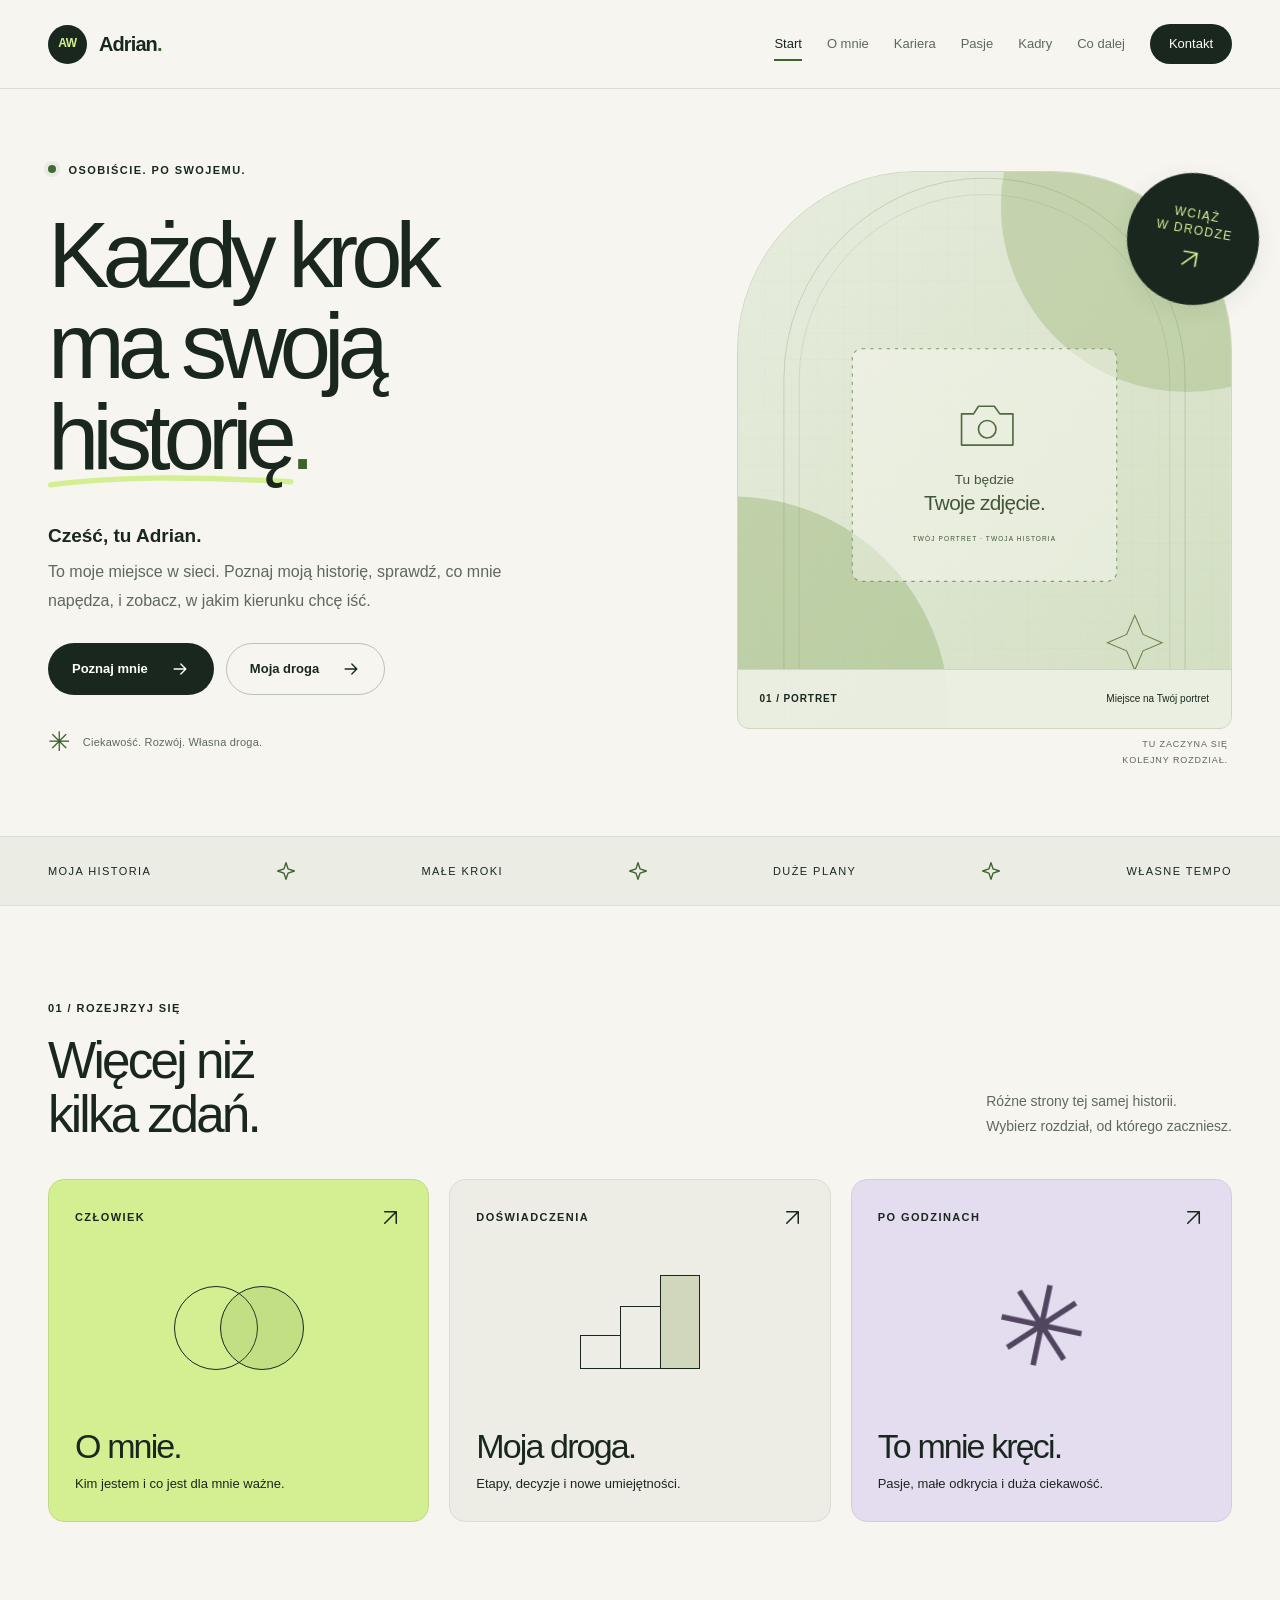
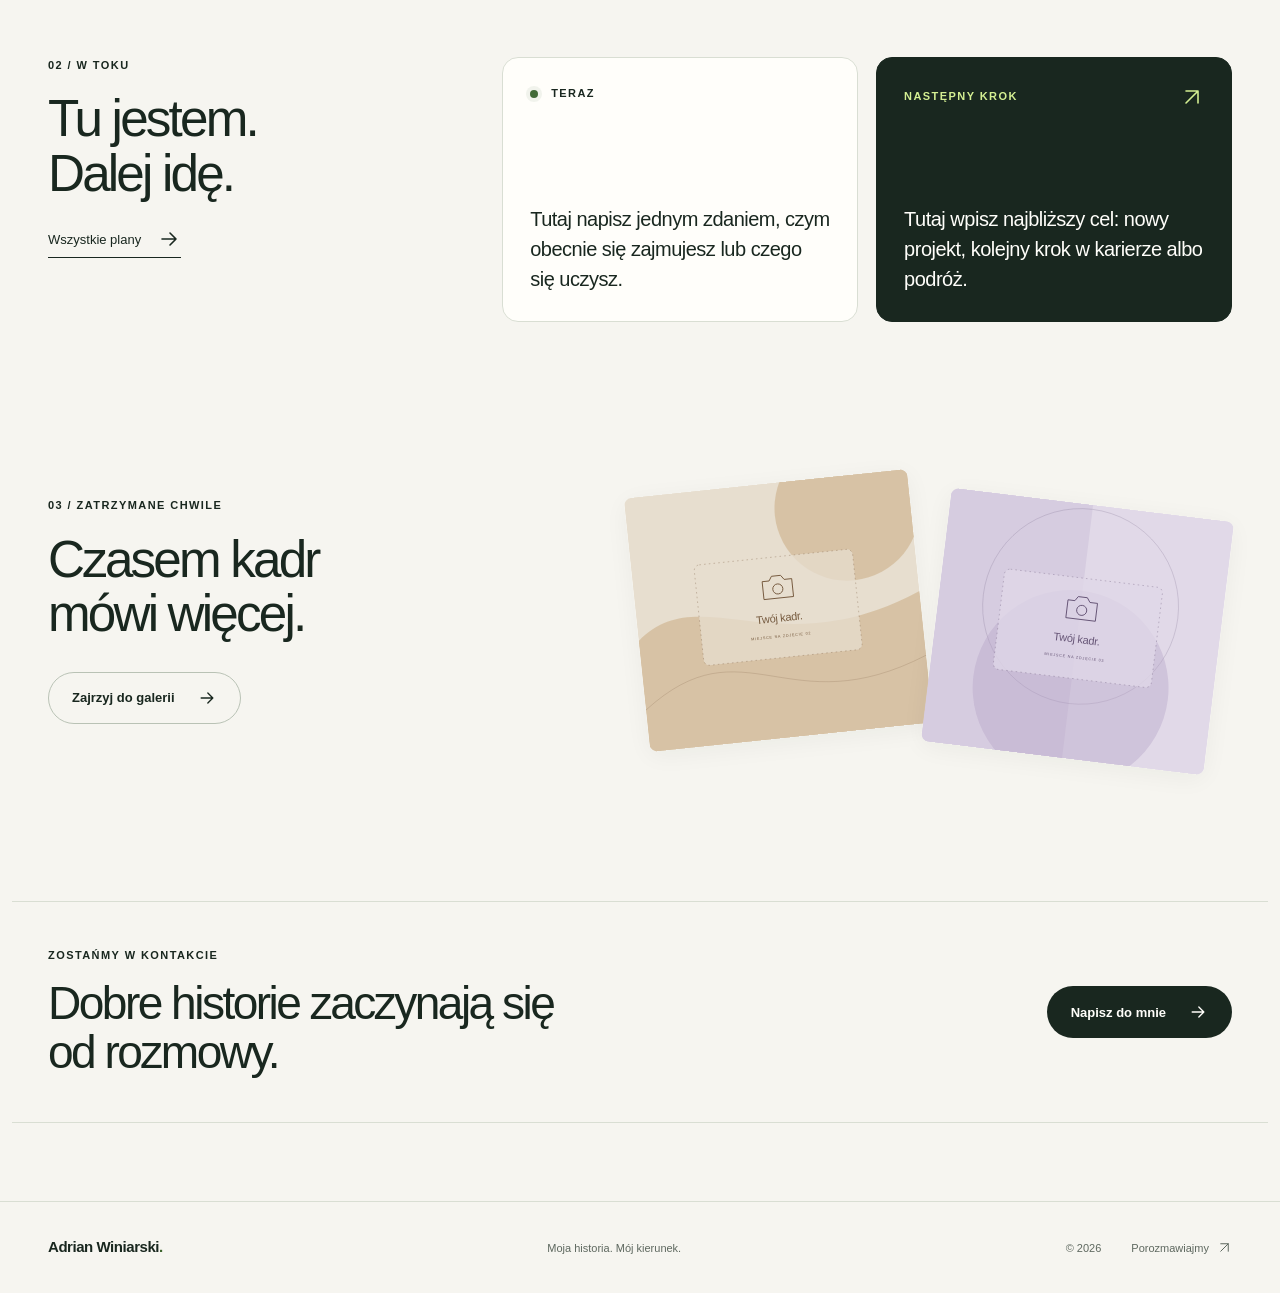
==== strona/index.html @ 71f7324c "Add files via upload" ====
<!doctype html>
<html lang="pl">
<head>
  <meta charset="utf-8">
  <meta name="viewport" content="width=device-width, initial-scale=1">
  <meta name="description" content="Osobista strona: moja historia, kariera, zainteresowania, zdjęcia i plany na przyszłość.">
  <meta name="theme-color" content="#f6f5f0">
  <title>Strona główna | Twoje imię Nazwisko</title>
  <link rel="icon" type="image/svg+xml" href="assets/img/favicon.svg">
  <link rel="stylesheet" href="assets/css/style.css">
  <script src="assets/js/tresci.js" defer></script>
  <script src="assets/js/app.js" defer></script>
</head>
<body data-page-title="Strona główna">
<a class="skip-link" href="#tresc">Przejdź do treści</a>
    <header class="site-header"><div class="container header-inner">
      <a href="index.html" class="brand" aria-label="Strona główna"><span class="brand-mark" data-text="inicjaly">TN</span><span><span data-text="imie">Twoje imię</span><span class="brand-dot">.</span></span></a>
      <button class="menu-toggle" type="button" aria-expanded="false" aria-controls="menu" aria-label="Otwórz menu"><span></span><span></span></button>
      <nav class="site-nav" id="menu" aria-label="Menu główne"><a href="index.html" aria-current="page" class="nav-link">Start</a><a href="o-mnie.html" class="nav-link">O mnie</a><a href="kariera.html" class="nav-link">Kariera</a><a href="zainteresowania.html" class="nav-link">Pasje</a><a href="galeria.html" class="nav-link">Kadry</a><a href="plany.html" class="nav-link">Co dalej</a><a href="kontakt.html" class="nav-link nav-contact">Kontakt</a></nav>
    </div></header>
<main id="tresc" class="page-main" tabindex="-1">
<section class="container hero">
 <div class="hero-copy"><p class="eyebrow"><span class="status-dot"></span> OSOBIŚCIE. PO SWOJEMU.</p>
 <h1>Każdy krok<br>ma swoją<br><span class="word-highlight">historię<svg viewBox="0 0 460 25" fill="none" aria-hidden="true"><path d="M5 18C122 2 254 2 453 12" stroke="currentColor" stroke-width="10" stroke-linecap="round"/></svg></span><span class="title-dot">.</span></h1>
 <div class="hero-intro"><p class="intro-name">Cześć, tu <span data-text="imie">Twoje imię</span>.</p><p data-text="wstep" class="lead">To moje miejsce w sieci. Poznaj moją historię, sprawdź, co mnie napędza, i zobacz, w jakim kierunku chcę iść.</p></div>
 <div class="button-row"><a class="button button-dark" href="o-mnie.html">Poznaj mnie<svg class="icon " viewBox="0 0 24 24" fill="none" stroke="currentColor" stroke-width="1.6" stroke-linecap="round" stroke-linejoin="round" aria-hidden="true"><path d="M5 12h14M13 6l6 6-6 6"/></svg></a><a class="button button-light" href="kariera.html">Moja droga<svg class="icon " viewBox="0 0 24 24" fill="none" stroke="currentColor" stroke-width="1.6" stroke-linecap="round" stroke-linejoin="round" aria-hidden="true"><path d="M5 12h14M13 6l6 6-6 6"/></svg></a></div>
 <div class="hero-footnote"><span class="tiny-cross">✳</span><span data-text="motto">Ciekawość. Rozwój. Własna droga.</span></div></div>
 <div class="hero-visual"><div class="portrait-wrap"><img class="portrait" src="assets/img/portret.svg" data-image="zdjecia.portret" alt="Graficzne miejsce na Twój portret — zastąp je własnym zdjęciem." data-alt="zdjecia.portretAlt" width="900" height="1100" loading="eager" decoding="async" fetchpriority="high"><div class="portrait-label"><span>01 / PORTRET</span><span data-text="zdjecia.portretPodpis">Miejsce na Twój portret</span></div></div><div class="orbit-sticker"><span>WCIĄŻ<br>W DRODZE</span><svg class="icon " viewBox="0 0 24 24" fill="none" stroke="currentColor" stroke-width="1.6" stroke-linecap="round" stroke-linejoin="round" aria-hidden="true"><path d="M6 18 18 6M6 6h12v12"/></svg></div><div class="visual-corner">TU ZACZYNA SIĘ<br>KOLEJNY ROZDZIAŁ.</div></div>
</section>
<div class="chapter-band"><div class="container"><span>MOJA HISTORIA</span><svg class="icon " viewBox="0 0 24 24" fill="none" stroke="currentColor" stroke-width="1.6" stroke-linecap="round" stroke-linejoin="round" aria-hidden="true"><path d="m12 2 2.5 7.5L22 12l-7.5 2.5L12 22l-2.5-7.5L2 12l7.5-2.5L12 2Z"/></svg><span>MAŁE KROKI</span><svg class="icon " viewBox="0 0 24 24" fill="none" stroke="currentColor" stroke-width="1.6" stroke-linecap="round" stroke-linejoin="round" aria-hidden="true"><path d="m12 2 2.5 7.5L22 12l-7.5 2.5L12 22l-2.5-7.5L2 12l7.5-2.5L12 2Z"/></svg><span>DUŻE PLANY</span><svg class="icon " viewBox="0 0 24 24" fill="none" stroke="currentColor" stroke-width="1.6" stroke-linecap="round" stroke-linejoin="round" aria-hidden="true"><path d="m12 2 2.5 7.5L22 12l-7.5 2.5L12 22l-2.5-7.5L2 12l7.5-2.5L12 2Z"/></svg><span>WŁASNE TEMPO</span></div></div>
<section class="container section" data-reveal>
 <div class="section-heading"><div><p class="eyebrow">01 / ROZEJRZYJ SIĘ</p><h2>Więcej niż<br>kilka zdań.</h2></div><p class="section-note">Różne strony tej samej historii.<br>Wybierz rozdział, od którego zaczniesz.</p></div>
 <div class="story-grid">
  <a class="story-card story-card-lime" href="o-mnie.html"><span class="card-top"><span class="eyebrow">CZŁOWIEK</span><svg class="icon " viewBox="0 0 24 24" fill="none" stroke="currentColor" stroke-width="1.6" stroke-linecap="round" stroke-linejoin="round" aria-hidden="true"><path d="M6 18 18 6M6 6h12v12"/></svg></span><span class="card-motif motif-circles" aria-hidden="true"></span><div><h3>O mnie.</h3><p>Kim jestem i co jest dla mnie ważne.</p></div></a>
  <a class="story-card" href="kariera.html"><span class="card-top"><span class="eyebrow">DOŚWIADCZENIA</span><svg class="icon " viewBox="0 0 24 24" fill="none" stroke="currentColor" stroke-width="1.6" stroke-linecap="round" stroke-linejoin="round" aria-hidden="true"><path d="M6 18 18 6M6 6h12v12"/></svg></span><span class="card-motif motif-steps" aria-hidden="true"><i></i><i></i><i></i></span><div><h3>Moja droga.</h3><p>Etapy, decyzje i nowe umiejętności.</p></div></a>
  <a class="story-card story-card-lilac" href="zainteresowania.html"><span class="card-top"><span class="eyebrow">PO GODZINACH</span><svg class="icon " viewBox="0 0 24 24" fill="none" stroke="currentColor" stroke-width="1.6" stroke-linecap="round" stroke-linejoin="round" aria-hidden="true"><path d="M6 18 18 6M6 6h12v12"/></svg></span><span class="card-motif motif-spark" aria-hidden="true">✳</span><div><h3>To mnie kręci.</h3><p>Pasje, małe odkrycia i duża ciekawość.</p></div></a>
 </div>
</section>
<section class="container section now-section" data-reveal><div class="now-heading"><p class="eyebrow">02 / W TOKU</p><h2>Tu jestem.<br>Dalej idę.</h2><a class="text-link" href="plany.html">Wszystkie plany <svg class="icon " viewBox="0 0 24 24" fill="none" stroke="currentColor" stroke-width="1.6" stroke-linecap="round" stroke-linejoin="round" aria-hidden="true"><path d="M5 12h14M13 6l6 6-6 6"/></svg></a></div><div class="now-cards"><article class="now-card"><p class="eyebrow"><span class="status-dot"></span> TERAZ</p><p data-text="teraz" class="now-text">Tutaj napisz jednym zdaniem, czym obecnie się zajmujesz lub czego się uczysz.</p></article><article class="now-card now-card-dark"><p class="eyebrow">NASTĘPNY KROK <svg class="icon " viewBox="0 0 24 24" fill="none" stroke="currentColor" stroke-width="1.6" stroke-linecap="round" stroke-linejoin="round" aria-hidden="true"><path d="M6 18 18 6M6 6h12v12"/></svg></p><p data-text="potem" class="now-text">Tutaj wpisz najbliższy cel: nowy projekt, kolejny krok w karierze albo podróż.</p></article></div></section>
<section class="container photo-teaser" data-reveal><div><p class="eyebrow">03 / ZATRZYMANE CHWILE</p><h2>Czasem kadr<br>mówi więcej.</h2><a class="button button-light" href="galeria.html">Zajrzyj do galerii<svg class="icon " viewBox="0 0 24 24" fill="none" stroke="currentColor" stroke-width="1.6" stroke-linecap="round" stroke-linejoin="round" aria-hidden="true"><path d="M5 12h14M13 6l6 6-6 6"/></svg></a></div><div class="teaser-photos"><img src="assets/img/kadr-02.svg" data-image="galeria.1.plik" alt="Graficzne miejsce na zdjęcie 02." data-alt="galeria.1.opis" loading="lazy" width="900" height="1100"><img src="assets/img/kadr-03.svg" data-image="galeria.2.plik" alt="Graficzne miejsce na zdjęcie 03." data-alt="galeria.2.opis" loading="lazy" width="900" height="1100"></div></section>
<section class="container next-section" data-reveal><div><p class="eyebrow">ZOSTAŃMY W KONTAKCIE</p><h2>Dobre historie zaczynają się<br>od rozmowy.</h2></div><a class="button button-dark" href="kontakt.html">Napisz do mnie<svg class="icon " viewBox="0 0 24 24" fill="none" stroke="currentColor" stroke-width="1.6" stroke-linecap="round" stroke-linejoin="round" aria-hidden="true"><path d="M5 12h14M13 6l6 6-6 6"/></svg></a></section>
</main>
<footer class="site-footer"><div class="container footer-inner"><a href="index.html" class="footer-brand"><span data-text="imie">Twoje imię</span> <span data-text="nazwisko">Nazwisko</span><span class="brand-dot">.</span></a><p>Moja historia. Mój kierunek.</p><div class="footer-end"><span>© <span data-year>2026</span></span><a href="kontakt.html">Porozmawiajmy <svg class="icon " viewBox="0 0 24 24" fill="none" stroke="currentColor" stroke-width="1.6" stroke-linecap="round" stroke-linejoin="round" aria-hidden="true"><path d="M6 18 18 6M6 6h12v12"/></svg></a></div></div></footer>

</body>
</html>
---- strona/assets/css/style.css ----
/* ZMIANA KOLOROW: edytuj ponizsze zmienne. Bez bibliotek i fontow zewnetrznych. */
:root{--bg:#f6f5f0;--paper:#fffefa;--ink:#19271f;--muted:#5e685f;--line:#d9ded3;--lime:#d4ef92;--lilac:#e4ddef;--green:#3c632c;--radius:16px;--ease:cubic-bezier(.22,1,.36,1)}
*{box-sizing:border-box}html{scroll-behavior:smooth;scroll-padding-top:110px}body{margin:0;background:var(--bg);color:var(--ink);font-family:Arial,Helvetica,system-ui,sans-serif;line-height:1.65;-webkit-font-smoothing:antialiased}body.modal-open{overflow:hidden}a{color:inherit;text-decoration:none}button{font:inherit;color:inherit;cursor:pointer}button:disabled{opacity:.5;cursor:not-allowed}img{display:block;width:100%;height:auto}h1,h2,h3,p,figure{margin:0}h1,h2,h3{font-weight:500;line-height:1.07;letter-spacing:-.055em}h1{font-size:clamp(50px,7.6vw,108px)}h2{font-size:clamp(34px,4vw,56px)}h3{font-size:30px}h1 em{font-family:Georgia,'Times New Roman',serif;font-weight:400;color:var(--green);letter-spacing:-.065em}p{overflow-wrap:anywhere}a,button{-webkit-tap-highlight-color:transparent}a:focus-visible,button:focus-visible{outline:3px solid var(--green);outline-offset:6px}::selection{background:var(--lime);color:var(--ink)}[hidden]{display:none!important}.container{max-width:1256px;padding-left:36px;padding-right:36px;margin:auto}.icon{display:inline-block;width:24px;height:24px;flex-shrink:0;vertical-align:middle}.eyebrow{font-size:11px;font-weight:600;line-height:1.6;letter-spacing:.13em;text-transform:uppercase}.lead{font-size:18px;line-height:1.7;color:var(--muted);max-width:580px}.status-dot{display:inline-block;width:8px;height:8px;margin-right:8px;background:#426a37;border-radius:50%;box-shadow:0 0 0 4px #426a3712;vertical-align:1px}.brand-dot{color:var(--green)}.skip-link{position:fixed;left:20px;top:-80px;padding:12px 20px;z-index:100;background:var(--ink);color:white;border-radius:8px}.skip-link:focus{top:12px}.site-header{position:sticky;top:0;background:rgba(246,245,240,.96);backdrop-filter:blur(16px);z-index:30;border-bottom:1px solid var(--line)}.header-inner{min-height:88px;display:flex;align-items:center;justify-content:space-between;gap:24px}.brand{display:flex;align-items:center;gap:12px;font-size:20px;font-weight:600;letter-spacing:-.045em;flex-shrink:0}.brand-mark{display:grid;place-items:center;width:39px;height:39px;border-radius:50%;font-size:12px;letter-spacing:-.03em;background:var(--ink);color:var(--lime)}.site-nav{display:flex;align-items:center;gap:25px}.nav-link{font-size:13px;line-height:1.4;position:relative;white-space:nowrap;padding:12px 0;color:var(--muted)}.nav-link:not(.nav-contact)::after{content:'';position:absolute;left:0;right:0;bottom:4px;height:2px;background:var(--green);transform:scaleX(0);transform-origin:left;transition:transform .24s var(--ease)}.nav-link:hover,.nav-link[aria-current]{color:var(--ink)}.nav-link:hover::after,.nav-link[aria-current]::after{transform:scaleX(1)}.nav-contact{padding:11px 19px;color:var(--paper);background:var(--ink);border-radius:30px}.nav-contact:hover,.nav-contact[aria-current]{color:var(--lime)}.menu-toggle{display:none}.page-main{outline:none;transition:opacity .18s ease,transform .18s ease}.motion-ready .page-main{animation:enter .65s var(--ease) both}body.is-leaving .page-main{opacity:0;transform:translateY(-8px);animation:none;pointer-events:none}@keyframes enter{from{opacity:0;transform:translateY(12px)}to{opacity:1;transform:translateY(0)}}[data-reveal]{transition:opacity .7s var(--ease),transform .7s var(--ease)}.reveal-pending{opacity:0;transform:translateY(28px)}
/* Strona glowna */
.hero{display:grid;grid-template-columns:1.12fr .9fr;gap:72px;padding-top:68px;padding-bottom:75px;align-items:center}.hero-copy>.eyebrow{margin-bottom:30px}.hero h1{font-size:clamp(58px,7.2vw,104px);line-height:.99;letter-spacing:-.075em}.title-dot{color:var(--green)}.word-highlight{position:relative;display:inline-block;z-index:0}.word-highlight svg{width:102%;height:22px;position:absolute;left:0;bottom:-9px;color:var(--lime);z-index:-1}.hero-intro{margin-top:36px;max-width:470px}.intro-name{font-size:19px;font-weight:600;margin-bottom:7px}.hero .lead{font-size:16px;line-height:1.8}.button-row{display:flex;flex-wrap:wrap;gap:12px;margin-top:27px}.button{display:inline-flex;gap:22px;align-items:center;justify-content:center;min-height:52px;border:1px solid transparent;padding:13px 23px;border-radius:100px;font-size:13px;font-weight:600;line-height:1.5;transition:transform .24s var(--ease),background .24s ease,box-shadow .24s ease}.button .icon{width:20px;height:20px;transition:transform .24s ease}.button-dark{background:var(--ink);color:var(--paper)}.button-dark:hover{background:#2a4434;box-shadow:0 5px 20px #18251e14}.button-light{background:transparent;border-color:#b9c2b5}.button-light:hover{background:#eaece2}.button:hover .icon{transform:translateX(4px)}.hero-footnote{display:flex;align-items:center;gap:12px;font-size:11px;letter-spacing:.02em;color:var(--muted);margin-top:34px}.tiny-cross{font-size:27px;line-height:1;color:var(--green)}.hero-visual{position:relative;padding-top:14px;padding-bottom:32px;min-width:0}.portrait-wrap{position:relative;border-radius:180px 180px 12px 12px;overflow:hidden;isolation:isolate;border:1px solid #cfd7c4;background:#dfe7d6}.portrait{height:556px;object-fit:cover}.portrait-label{position:absolute;bottom:0;left:0;right:0;padding:21px 22px;display:flex;justify-content:space-between;align-items:center;gap:12px;font-size:10px;background:#edf0e5ed;border-top:1px solid #cfd7c4}.portrait-label>span:first-child{letter-spacing:.09em;font-weight:600}.portrait-label>span:last-child{max-width:60%;text-align:right}.orbit-sticker{position:absolute;top:16px;right:-27px;transform:rotate(10deg);width:132px;height:132px;display:flex;flex-direction:column;align-items:center;justify-content:center;gap:8px;border-radius:50%;background:var(--ink);color:var(--lime);font-size:12px;line-height:1.35;text-align:center;letter-spacing:.12em;box-shadow:0 5px 25px #18251e12}.orbit-sticker .icon{width:26px;height:26px}.visual-corner{position:absolute;right:4px;bottom:-7px;font-size:9px;letter-spacing:.1em;line-height:1.7;text-align:right;color:var(--muted)}.chapter-band{border-top:1px solid var(--line);border-bottom:1px solid var(--line);background:#ebece3}.chapter-band .container{display:flex;align-items:center;justify-content:space-between;gap:24px;padding-top:24px;padding-bottom:24px}.chapter-band span{font-size:11px;letter-spacing:.13em;white-space:nowrap}.chapter-band .icon{width:20px;height:20px;color:var(--green)}.section{padding-top:94px;padding-bottom:30px}.section-heading{display:flex;align-items:flex-end;justify-content:space-between;gap:30px;margin-bottom:36px}.section-heading .eyebrow{margin-bottom:16px}.section-note{font-size:14px;color:var(--muted);line-height:1.8;max-width:320px;padding-bottom:4px}.story-grid{display:grid;grid-template-columns:repeat(3,minmax(0,1fr));gap:20px}.story-card{border:1px solid var(--line);border-radius:var(--radius);padding:26px;min-height:343px;display:flex;flex-direction:column;justify-content:space-between;position:relative;overflow:hidden;background:#edece5;transition:transform .35s var(--ease),box-shadow .35s ease}.story-card:hover{transform:translateY(-7px);box-shadow:0 16px 40px #19271f0c}.story-card-lime{background:var(--lime);border-color:#c1d889}.story-card-lilac{background:var(--lilac);border-color:#d4cbe0}.card-top{display:flex;justify-content:space-between;align-items:center;gap:16px}.card-top>.icon{width:23px;height:23px}.story-card h3{font-size:34px;margin-bottom:9px}.story-card p{font-size:13px;max-width:250px;line-height:1.7}.card-motif{height:105px;margin:22px auto;position:relative}.motif-circles{width:130px}.motif-circles:before,.motif-circles:after{content:'';position:absolute;width:82px;height:82px;border:1px solid var(--ink);border-radius:50%;top:10px}.motif-circles:before{left:0}.motif-circles:after{right:0;background:#7c9b4730}.motif-steps{width:120px;display:flex;gap:0;align-items:flex-end;padding-bottom:12px}.motif-steps i{display:block;width:40px;border:1px solid var(--ink);border-right:0}.motif-steps i:nth-child(1){height:34px}.motif-steps i:nth-child(2){height:63px}.motif-steps i:nth-child(3){height:94px;border-right:1px solid var(--ink);background:#d0d7bd}.motif-spark{font-size:112px;line-height:.92;color:#51455f;transform:rotate(12deg)}.now-section{display:grid;grid-template-columns:.8fr 1.5fr;gap:65px;padding-top:105px}.now-heading .eyebrow{margin-bottom:17px}.text-link{display:inline-flex;align-items:center;gap:16px;border-bottom:1px solid var(--ink);padding-bottom:6px;font-size:13px;margin-top:26px}.now-cards{display:grid;grid-template-columns:1fr 1fr;gap:18px}.now-card{padding:27px;border-radius:var(--radius);border:1px solid var(--line);display:flex;flex-direction:column;justify-content:space-between;gap:36px;min-height:265px;background:var(--paper)}.now-card .eyebrow{display:flex;align-items:center;gap:5px}.now-card .eyebrow .icon{margin-left:auto}.now-text{font-size:20px;letter-spacing:-.025em;line-height:1.5}.now-card-dark{background:var(--ink);color:var(--paper);border-color:var(--ink)}.now-card-dark .eyebrow{color:var(--lime)}.photo-teaser{display:grid;grid-template-columns:1fr 1.2fr;gap:70px;align-items:center;padding-top:98px;padding-bottom:48px}.photo-teaser .eyebrow{margin-bottom:18px}.photo-teaser .button{margin-top:30px}.teaser-photos{display:flex;align-items:center;gap:14px;padding:12px}.teaser-photos img{width:calc(50% - 7px);height:255px;object-fit:cover;border-radius:8px;box-shadow:0 5px 24px #19271f0c}.teaser-photos img:first-child{transform:rotate(-6deg)}.teaser-photos img:last-child{transform:rotate(7deg);margin-top:42px}.next-section{margin-top:82px;margin-bottom:78px;padding-top:45px;padding-bottom:45px;display:flex;justify-content:space-between;align-items:center;gap:34px;border-top:1px solid var(--line);border-bottom:1px solid var(--line)}.next-section .eyebrow{margin-bottom:14px}.next-section h2{font-size:clamp(32px,3.6vw,49px)}.next-section>.button{flex-shrink:0}.site-footer{border-top:1px solid var(--line)}.footer-inner{display:flex;align-items:center;justify-content:space-between;gap:22px;padding-top:33px;padding-bottom:33px;font-size:11px;color:var(--muted)}.footer-brand{color:var(--ink);font-size:15px;font-weight:600;letter-spacing:-.03em}.footer-end{display:flex;align-items:center;gap:30px}.footer-end a{display:flex;align-items:center;gap:8px}.footer-end .icon{width:15px;height:15px}
/* Podstrony */
.page-heading{padding-top:72px;padding-bottom:58px}.page-heading .eyebrow{margin-bottom:25px}.small-index{padding-right:15px;color:var(--green);display:inline-block}.page-heading h1{max-width:1100px;line-height:1.07}.page-heading .lead{margin-top:28px;max-width:620px}.section-bottom{padding-bottom:30px}.about-grid{display:grid;grid-template-columns:1fr 1fr;gap:90px;align-items:center}.about-photo{border-radius:var(--radius);overflow:hidden;background:#e9ece2}.about-photo img{height:510px;object-fit:cover}.about-photo figcaption{padding:15px 22px;font-size:11px;color:var(--muted)}.about-copy>.eyebrow{margin-bottom:15px}.about-copy h2{margin-bottom:23px}.about-copy>p:not(.eyebrow){margin-top:18px;color:var(--muted);font-size:16px}.about-copy blockquote{margin:30px 0 0;padding:0 0 0 23px;border-left:3px solid #a2c86f;font-family:Georgia,serif;font-style:italic;font-size:29px;line-height:1.3}.values-section{padding-top:86px}.values-grid{display:grid;grid-template-columns:repeat(3,minmax(0,1fr));gap:30px}.value-card{border-top:1px solid var(--line);padding-top:22px}.value-number{font-size:12px;color:var(--green);letter-spacing:.1em}.value-card h3{margin-top:28px;margin-bottom:16px;font-size:29px}.value-card p{color:var(--muted);font-size:15px}.career-layout{display:grid;grid-template-columns:.7fr 1.4fr;gap:70px;padding-top:18px}.career-aside{border-top:1px solid var(--line);padding-top:24px}.career-aside>p:nth-child(2){font-size:29px;line-height:1.3;letter-spacing:-.04em;margin-top:18px}.large-asterisk{display:inline-block;font-size:120px;line-height:1;color:#6c884e;margin-top:24px}.timeline{margin:0;padding:0 0 0 28px;list-style:none;border-left:1px solid #b9cbb0}.timeline-item{position:relative;padding:0 0 42px 22px}.timeline-item:last-child{padding-bottom:10px}.timeline-dot{position:absolute;left:-35px;top:5px;border-radius:50%;height:13px;width:13px;background:var(--bg);border:2px solid #587943}.timeline-item:first-child .timeline-dot{background:#587943;box-shadow:0 0 0 5px #58794317}.timeline-item h2{font-size:34px;margin-top:16px}.timeline-place{font-size:14px;margin-top:9px;margin-bottom:17px;font-weight:600}.timeline-item>p:last-child{font-size:16px;color:var(--muted);max-width:590px}.project-section{display:grid;grid-template-columns:1fr 1fr;gap:90px;padding-top:65px}.project-section .eyebrow{margin-bottom:18px}.skill-chips{display:flex;flex-wrap:wrap;gap:10px;margin-top:27px}.chip{display:inline-block;padding:8px 14px;border:1px solid #c9d3c1;border-radius:50px;font-size:12px}.project-card{background:var(--lime);padding:30px;border-radius:var(--radius)}.project-card h3{font-size:30px;margin-bottom:18px}.project-card>p:last-child{font-size:15px}.project-icon{display:flex;justify-content:flex-end;margin-bottom:18px}.project-icon .icon{width:35px;height:35px}.interest-grid{display:grid;grid-template-columns:repeat(3,minmax(0,1fr));gap:23px}.interest-card{border:1px solid var(--line);border-radius:var(--radius);overflow:hidden;background:var(--paper)}.interest-art{display:flex;align-items:center;justify-content:center;height:253px;background:#e0e8d2;position:relative;overflow:hidden}.interest-art:before{content:'';width:210px;height:210px;border:1px solid #82957077;position:absolute;border-radius:50%}.interest-art:after{content:'';width:155px;height:155px;border:1px solid #82957066;position:absolute;transform:rotate(25deg)}.interest-art>.icon{width:90px;height:90px;stroke-width:1;z-index:1}.interest-1 .interest-art{background:#ebdfc9}.interest-1 .interest-art:before,.interest-1 .interest-art:after{border-color:#aa956e77}.interest-2 .interest-art{background:var(--lilac)}.interest-2 .interest-art:before,.interest-2 .interest-art:after{border-color:#8c799d77}.interest-copy{padding:25px 27px 31px}.interest-copy h2{font-size:29px;line-height:1.15;margin:18px 0 15px;overflow-wrap:anywhere}.interest-copy>p:last-child{font-size:15px;color:var(--muted)}.gallery-grid{display:grid;grid-template-columns:repeat(3,minmax(0,1fr));gap:34px 23px}.gallery-link{display:block;position:relative;overflow:hidden;border-radius:12px;background:#dfe7d4}.gallery-link img{aspect-ratio:4/5;object-fit:cover;transition:transform .7s var(--ease);height:auto}.gallery-link:hover img{transform:scale(1.045)}.gallery-zoom{position:absolute;right:16px;bottom:16px;display:grid;place-items:center;background:var(--paper);height:40px;width:40px;border-radius:50%;color:var(--ink)}.gallery-count{position:absolute;top:15px;left:15px;background:#fffefae8;border:1px solid #ffffff33;border-radius:50px;padding:4px 10px;font-size:10px;letter-spacing:.05em}.gallery-item figcaption{margin-top:17px}.gallery-item h2{font-size:20px;letter-spacing:-.025em;line-height:1.4}.gallery-item figcaption p{font-size:12px;color:var(--muted);margin-top:4px}.lightbox{border:0;background:var(--bg);padding:17px;max-width:min(93vw,1100px);max-height:92vh;border-radius:14px;color:var(--ink);overflow:auto}.lightbox::backdrop{background:#0d1716e8;backdrop-filter:blur(7px)}.lightbox figure{margin:0}.lightbox img{width:auto;max-width:100%;max-height:74vh;object-fit:contain;margin:auto}.lightbox figcaption{padding:15px 7px 0;font-size:14px;max-width:800px}.lightbox-close{position:sticky;float:right;top:0;z-index:1;display:grid;place-items:center;width:40px;height:40px;margin:0 0 10px 10px;border-radius:50%;border:1px solid var(--line);background:var(--paper)}.plans-grid{display:grid;grid-template-columns:repeat(3,minmax(0,1fr));gap:20px}.plan-card{padding:27px;background:var(--paper);border:1px solid var(--line);border-radius:var(--radius);display:flex;flex-direction:column}.plan-0{background:var(--lime);border-color:#bfd384}.plan-2{background:#eae7ef;border-color:#d9d4e2}.plan-top{display:flex;justify-content:space-between;align-items:center;margin-bottom:38px}.plan-index{font-size:47px;line-height:1;letter-spacing:-.06em;font-weight:400;color:#415939}.plan-card h2{font-size:30px;margin:16px 0 19px;line-height:1.13;overflow-wrap:anywhere}.plan-card>p:not(.eyebrow){font-size:15px;margin-bottom:25px;flex-grow:1}.plan-step{padding-top:17px;border-top:1px solid #a2b29577}.plan-step>span{font-size:9px;letter-spacing:.1em}.plan-step p{font-size:14px;margin-top:8px}.open-chapter{display:flex;gap:42px;align-items:center;padding-top:65px}.open-chapter .large-asterisk{margin:0}.open-chapter .eyebrow{margin-bottom:15px}.open-chapter p:last-child{color:var(--muted);margin-top:19px}.contact-layout{display:grid;grid-template-columns:1.35fr .85fr;gap:70px;padding-top:5px}.contact-card{background:#e8ecdF;border:1px solid #d2dbc5;border-radius:var(--radius);padding:35px}.contact-icon{display:grid;place-items:center;width:60px;height:60px;background:#d3e0be;border-radius:50%;margin-bottom:33px}.contact-icon .icon{width:29px;height:29px}.contact-email{font-size:clamp(23px,2.8vw,38px);line-height:1.3;letter-spacing:-.04em;margin-top:14px;overflow-wrap:anywhere}.contact-hint{color:var(--muted);font-size:12px;margin-top:25px}.copy-status{font-size:12px;min-height:1.65em;margin-top:10px}.contact-side{padding-top:16px}.contact-side h2{margin-top:17px;margin-bottom:22px}.contact-side>p:not(.eyebrow){font-size:14px;color:var(--muted)}.social-links{display:flex;flex-direction:column;margin-top:22px}.social-links a{display:flex;align-items:center;justify-content:space-between;gap:15px;padding:14px 0;border-top:1px solid var(--line);font-size:15px}.contact-note{font-size:12px;color:var(--muted);border-top:1px solid var(--line);padding-top:22px;margin-top:32px}
/* Mniejsze ekrany */
@media(min-width:1500px){.container{max-width:1340px}.hero{gap:100px}.portrait{height:600px}}
@media(max-width:1100px){.site-nav{gap:17px}.brand{font-size:18px}.hero{gap:42px}.portrait{height:516px}.hero h1{font-size:85px}.orbit-sticker{right:-10px;width:115px;height:115px;font-size:10px}.about-grid{gap:45px}.now-section{gap:35px}.project-section{gap:45px}.contact-layout{gap:35px}.story-card{padding:23px}.story-card h3{font-size:30px}.interest-copy{padding:22px}.interest-copy h2{font-size:26px}}
@media(max-width:900px){.container{padding-left:26px;padding-right:26px}.header-inner{min-height:76px}.site-nav{gap:13px}.nav-link{font-size:12px}.brand{font-size:16px;gap:8px}.brand-mark{width:33px;height:33px}.hero{gap:32px;padding-top:50px;padding-bottom:53px}.hero h1{font-size:72px}.hero-copy>.eyebrow{font-size:9px}.portrait{height:478px}.portrait-label{padding:15px;font-size:8px}.hero .lead{font-size:15px}.hero-intro{margin-top:28px}.button{padding:12px 18px;gap:13px;font-size:12px}.hero .button-row{gap:8px}.hero-footnote{font-size:10px}.story-card{min-height:310px;padding:20px}.story-card h3{font-size:27px}.story-card p{font-size:12px}.story-grid{gap:14px}.now-section{grid-template-columns:1fr;gap:27px}.now-heading h2 br{display:none}.now-heading .text-link{margin-top:18px}.now-card{min-height:215px}.photo-teaser{gap:25px}.teaser-photos img{height:205px}.page-heading h1{font-size:76px}.career-layout{gap:30px}.interest-grid{gap:16px}.interest-art{height:205px}.interest-copy{padding:20px}.interest-copy h2{font-size:24px}.plans-grid{gap:14px}.plan-card{padding:22px}.plan-card h2{font-size:26px}.plan-card .eyebrow{font-size:9px}.contact-layout{grid-template-columns:1.25fr .85fr}.contact-card{padding:26px}.footer-inner>p{display:none}}
@media(max-width:760px){.header-inner{position:relative;min-height:72px;flex-wrap:wrap;gap:0}.brand{font-size:19px;padding:17px 0}.brand-mark{width:36px;height:36px}.js .menu-toggle{display:flex;flex-direction:column;justify-content:center;gap:6px;width:42px;height:42px;border:1px solid #bfc9b8;background:transparent;border-radius:50%;padding:12px}.menu-toggle span{display:block;height:1px;width:17px;background:var(--ink);transition:transform .22s ease}.menu-toggle[aria-expanded=true] span:first-child{transform:translateY(3.5px) rotate(45deg)}.menu-toggle[aria-expanded=true] span:last-child{transform:translateY(-3.5px) rotate(-45deg)}.site-nav{width:100%;display:flex;flex-wrap:wrap;gap:7px 20px;padding-bottom:20px}.js .site-nav{display:none;position:absolute;left:0;right:0;top:100%;background:var(--bg);padding:15px 26px 26px;border-bottom:1px solid var(--line);box-shadow:0 20px 24px #18251e10}.js .site-nav.is-open{display:flex;flex-direction:column;align-items:stretch;gap:0}.js .nav-link{font-size:16px;padding:12px 0;border-bottom:1px solid var(--line)}.js .nav-link:after{display:none}.js .nav-link[aria-current]:not(.nav-contact){color:var(--green);font-weight:600}.js .nav-contact{padding:13px 19px;text-align:center;margin-top:15px}.hero{grid-template-columns:1fr;gap:30px;padding-top:41px;padding-bottom:45px}.hero h1{font-size:clamp(58px,12.3vw,90px);max-width:580px}.hero-copy>.eyebrow{margin-bottom:23px;font-size:10px}.hero-intro{max-width:510px}.hero .lead{font-size:16px}.hero .button-row{gap:12px}.button{min-height:50px;font-size:13px;padding:13px 21px}.hero-footnote{margin-top:25px}.hero-visual{max-width:480px;width:100%;justify-self:center;padding-top:15px;margin-top:9px}.portrait{height:500px}.portrait-wrap{border-radius:200px 200px 12px 12px}.portrait-label{font-size:10px;padding:17px}.orbit-sticker{right:-3px;top:5px;width:112px;height:112px}.chapter-band .container{gap:16px;flex-wrap:wrap;justify-content:center;padding-top:20px;padding-bottom:20px}.chapter-band span{font-size:9px;letter-spacing:.09em}.chapter-band span:last-child{display:none}.chapter-band .icon:last-of-type{display:none}.chapter-band .icon{width:16px;height:16px}.section{padding-top:61px;padding-bottom:15px}.section-heading{align-items:flex-start;flex-direction:column;gap:20px;margin-bottom:27px}.section-note{font-size:13px}.story-grid{grid-template-columns:1fr}.story-card{min-height:250px;padding:26px}.story-card .card-motif{position:absolute;right:25px;top:62px;transform:scale(.85);margin:0;opacity:.85}.story-card h3{font-size:34px}.story-card p{font-size:13px;max-width:250px}.card-top .eyebrow{font-size:11px}.now-section{gap:28px;padding-top:61px}.now-heading h2 br{display:block}.now-card{padding:22px;min-height:230px}.now-text{font-size:18px}.now-cards{gap:14px}.photo-teaser{grid-template-columns:1fr;padding-top:65px;gap:32px}.teaser-photos{max-width:510px;justify-self:center;width:100%;padding:14px 10px}.teaser-photos img{height:235px}.next-section{margin-top:43px;margin-bottom:43px;padding-top:35px;padding-bottom:35px;flex-direction:column;align-items:flex-start;gap:25px}.next-section h2 br{display:none}.footer-inner{padding-top:25px;padding-bottom:25px;flex-wrap:wrap;gap:15px}.footer-end{gap:24px;width:100%;justify-content:space-between}.page-heading{padding-top:43px;padding-bottom:39px}.page-heading h1{font-size:clamp(48px,10.6vw,76px)}.page-heading .lead{font-size:16px;margin-top:24px}.page-heading .eyebrow{margin-bottom:20px}.about-grid{grid-template-columns:1fr;gap:36px}.about-photo{max-width:520px}.about-photo img{height:440px}.about-copy>p:not(.eyebrow){font-size:16px}.about-copy blockquote{font-size:27px}.values-section{padding-top:60px}.values-grid{grid-template-columns:1fr;gap:30px}.value-card h3{margin-top:15px;margin-bottom:12px}.career-layout{grid-template-columns:1fr;gap:30px}.career-aside{display:none}.timeline{margin-left:7px;padding-left:19px}.timeline-item{padding-left:16px}.timeline-dot{left:-26px}.timeline-item h2{font-size:29px}.timeline-item .eyebrow{font-size:10px}.project-section{grid-template-columns:1fr;padding-top:35px;gap:32px}.interest-grid{grid-template-columns:1fr;gap:24px}.interest-art{height:240px}.interest-copy{padding:26px}.interest-copy h2{font-size:30px}.gallery-grid{grid-template-columns:1fr 1fr;gap:27px 16px}.gallery-item h2{font-size:17px}.gallery-item figcaption p{font-size:11px}.gallery-zoom{height:34px;width:34px;right:10px;bottom:10px}.gallery-zoom .icon{width:19px;height:19px}.gallery-count{top:10px;left:10px}.plans-grid{grid-template-columns:1fr;gap:20px}.plan-card{padding:27px}.plan-card .eyebrow{font-size:11px}.plan-card h2{font-size:31px}.plan-top{margin-bottom:25px}.open-chapter{gap:25px;align-items:flex-start;padding-top:35px}.open-chapter .large-asterisk{font-size:73px}.open-chapter h2{font-size:32px}.open-chapter p:last-child{font-size:14px}.contact-layout{grid-template-columns:1fr;gap:35px}.contact-card{padding:27px}.contact-email{font-size:28px}.contact-side{padding-top:0}.contact-side h2 br{display:none}.contact-side h2{font-size:38px}.lightbox{padding:12px}.lightbox img{max-height:70vh}}
@media(max-width:390px){.container{padding-left:20px;padding-right:20px}.hero h1{font-size:56px}.hero-copy>.eyebrow{font-size:9px}.hero .button-row{gap:8px}.hero .button{padding:12px 16px;font-size:12px}.portrait{height:406px}.portrait-label{font-size:8px}.chapter-band span{font-size:8px}.chapter-band .container{gap:11px}.now-cards{grid-template-columns:1fr}.now-card{min-height:185px}.gallery-grid{grid-template-columns:1fr;gap:28px}.teaser-photos img{height:183px}.open-chapter{gap:14px}.open-chapter .large-asterisk{font-size:51px}.contact-card{padding:23px}.contact-card .button{width:100%}}
@media(prefers-reduced-motion:reduce){html{scroll-behavior:auto}*,*::before,*::after{animation:none!important;transition:none!important}.page-main{opacity:1!important;transform:none!important}.reveal-pending{opacity:1;transform:none}.story-card:hover,.gallery-link:hover img,.button:hover .icon{transform:none}}
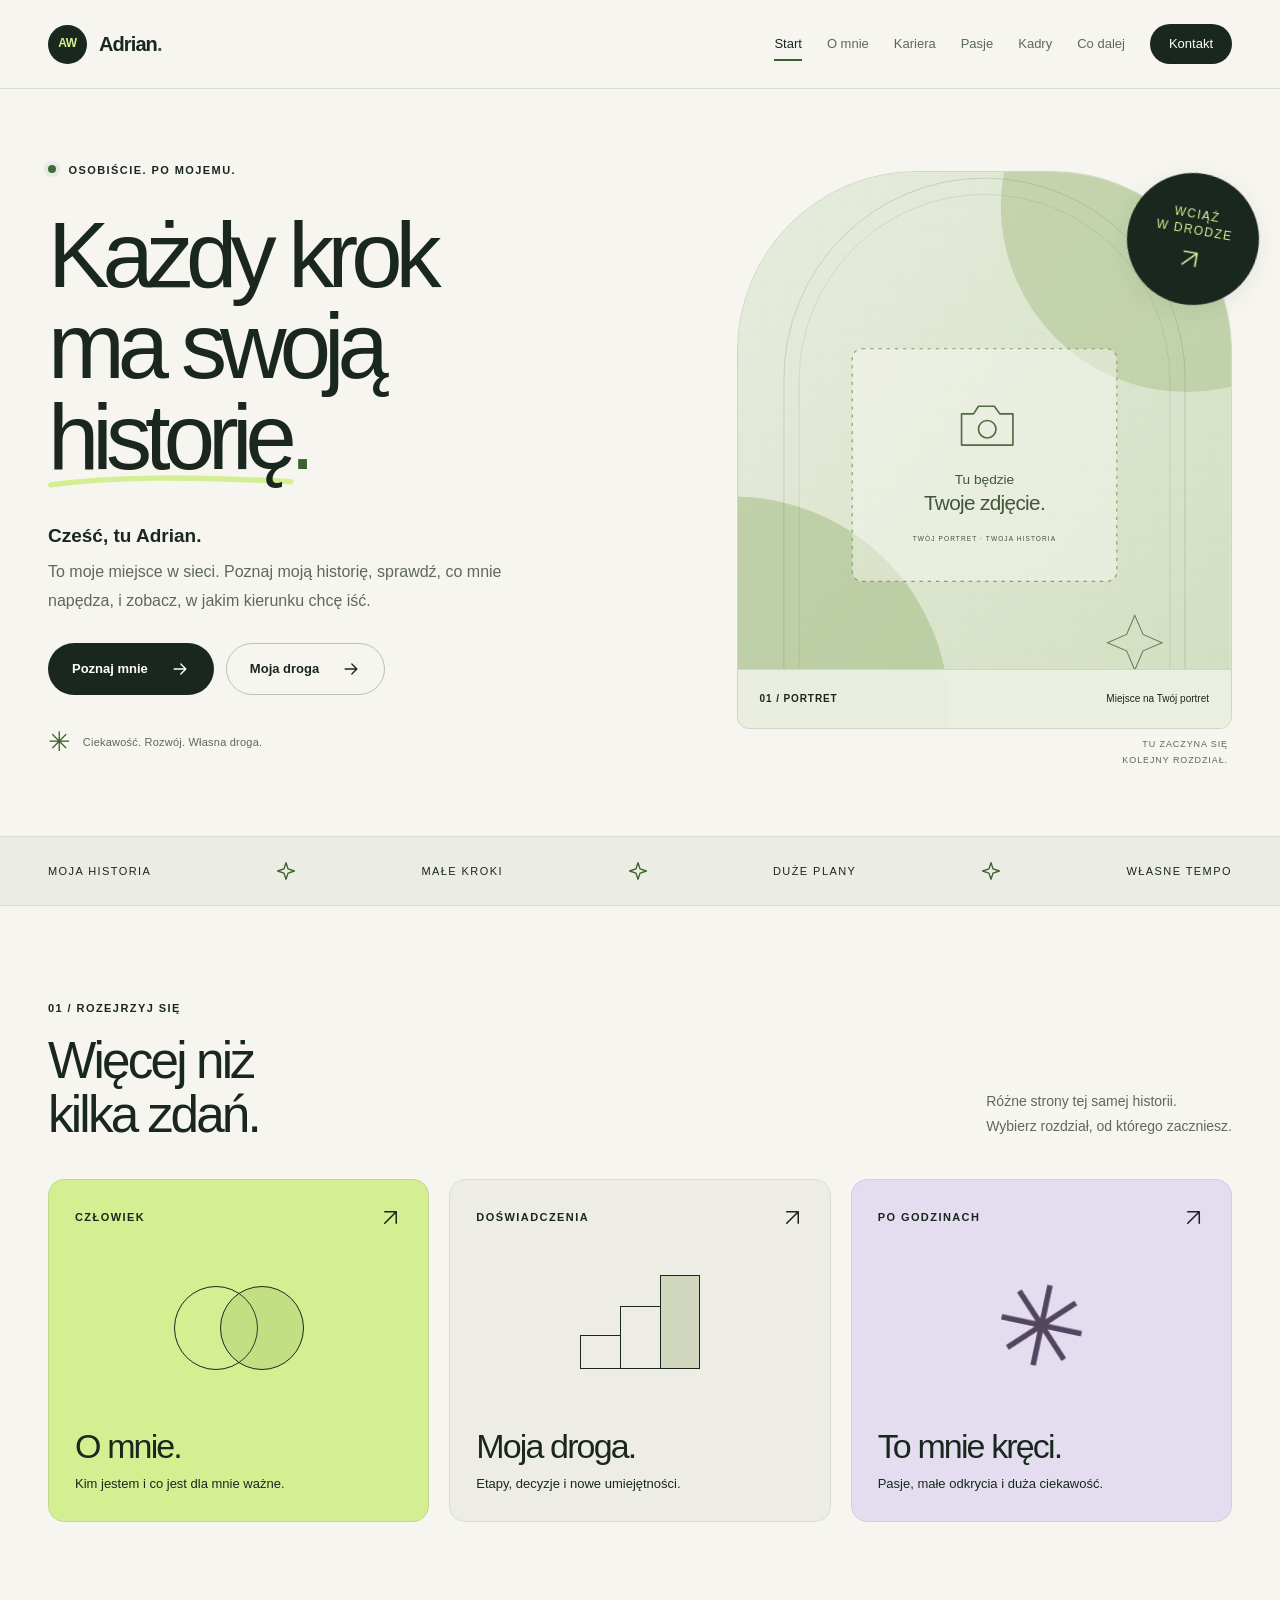
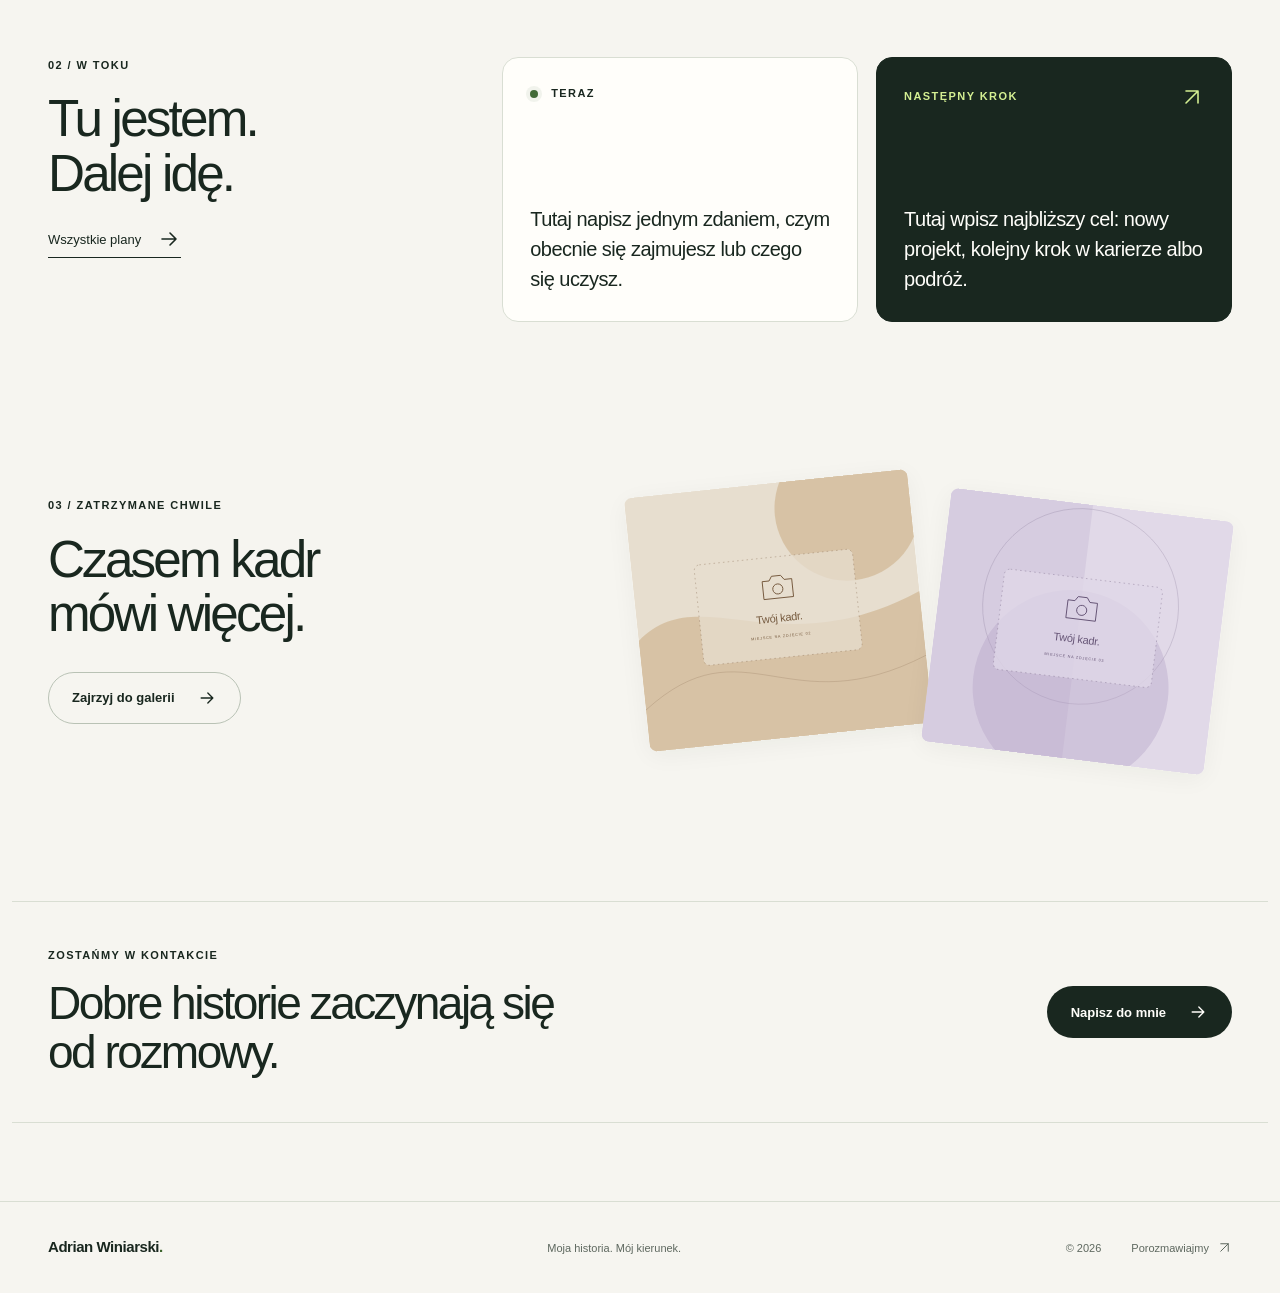
==== commit 1c7a38cd: "Update index.html" ====
--- a/strona/index.html
+++ b/strona/index.html
@@ -20,7 +20,7 @@
     </div></header>
 <main id="tresc" class="page-main" tabindex="-1">
 <section class="container hero">
- <div class="hero-copy"><p class="eyebrow"><span class="status-dot"></span> OSOBIŚCIE. PO SWOJEMU.</p>
+ <div class="hero-copy"><p class="eyebrow"><span class="status-dot"></span> OSOBIŚCIE. PO Mojemu.</p>
  <h1>Każdy krok<br>ma swoją<br><span class="word-highlight">historię<svg viewBox="0 0 460 25" fill="none" aria-hidden="true"><path d="M5 18C122 2 254 2 453 12" stroke="currentColor" stroke-width="10" stroke-linecap="round"/></svg></span><span class="title-dot">.</span></h1>
  <div class="hero-intro"><p class="intro-name">Cześć, tu <span data-text="imie">Twoje imię</span>.</p><p data-text="wstep" class="lead">To moje miejsce w sieci. Poznaj moją historię, sprawdź, co mnie napędza, i zobacz, w jakim kierunku chcę iść.</p></div>
  <div class="button-row"><a class="button button-dark" href="o-mnie.html">Poznaj mnie<svg class="icon " viewBox="0 0 24 24" fill="none" stroke="currentColor" stroke-width="1.6" stroke-linecap="round" stroke-linejoin="round" aria-hidden="true"><path d="M5 12h14M13 6l6 6-6 6"/></svg></a><a class="button button-light" href="kariera.html">Moja droga<svg class="icon " viewBox="0 0 24 24" fill="none" stroke="currentColor" stroke-width="1.6" stroke-linecap="round" stroke-linejoin="round" aria-hidden="true"><path d="M5 12h14M13 6l6 6-6 6"/></svg></a></div>
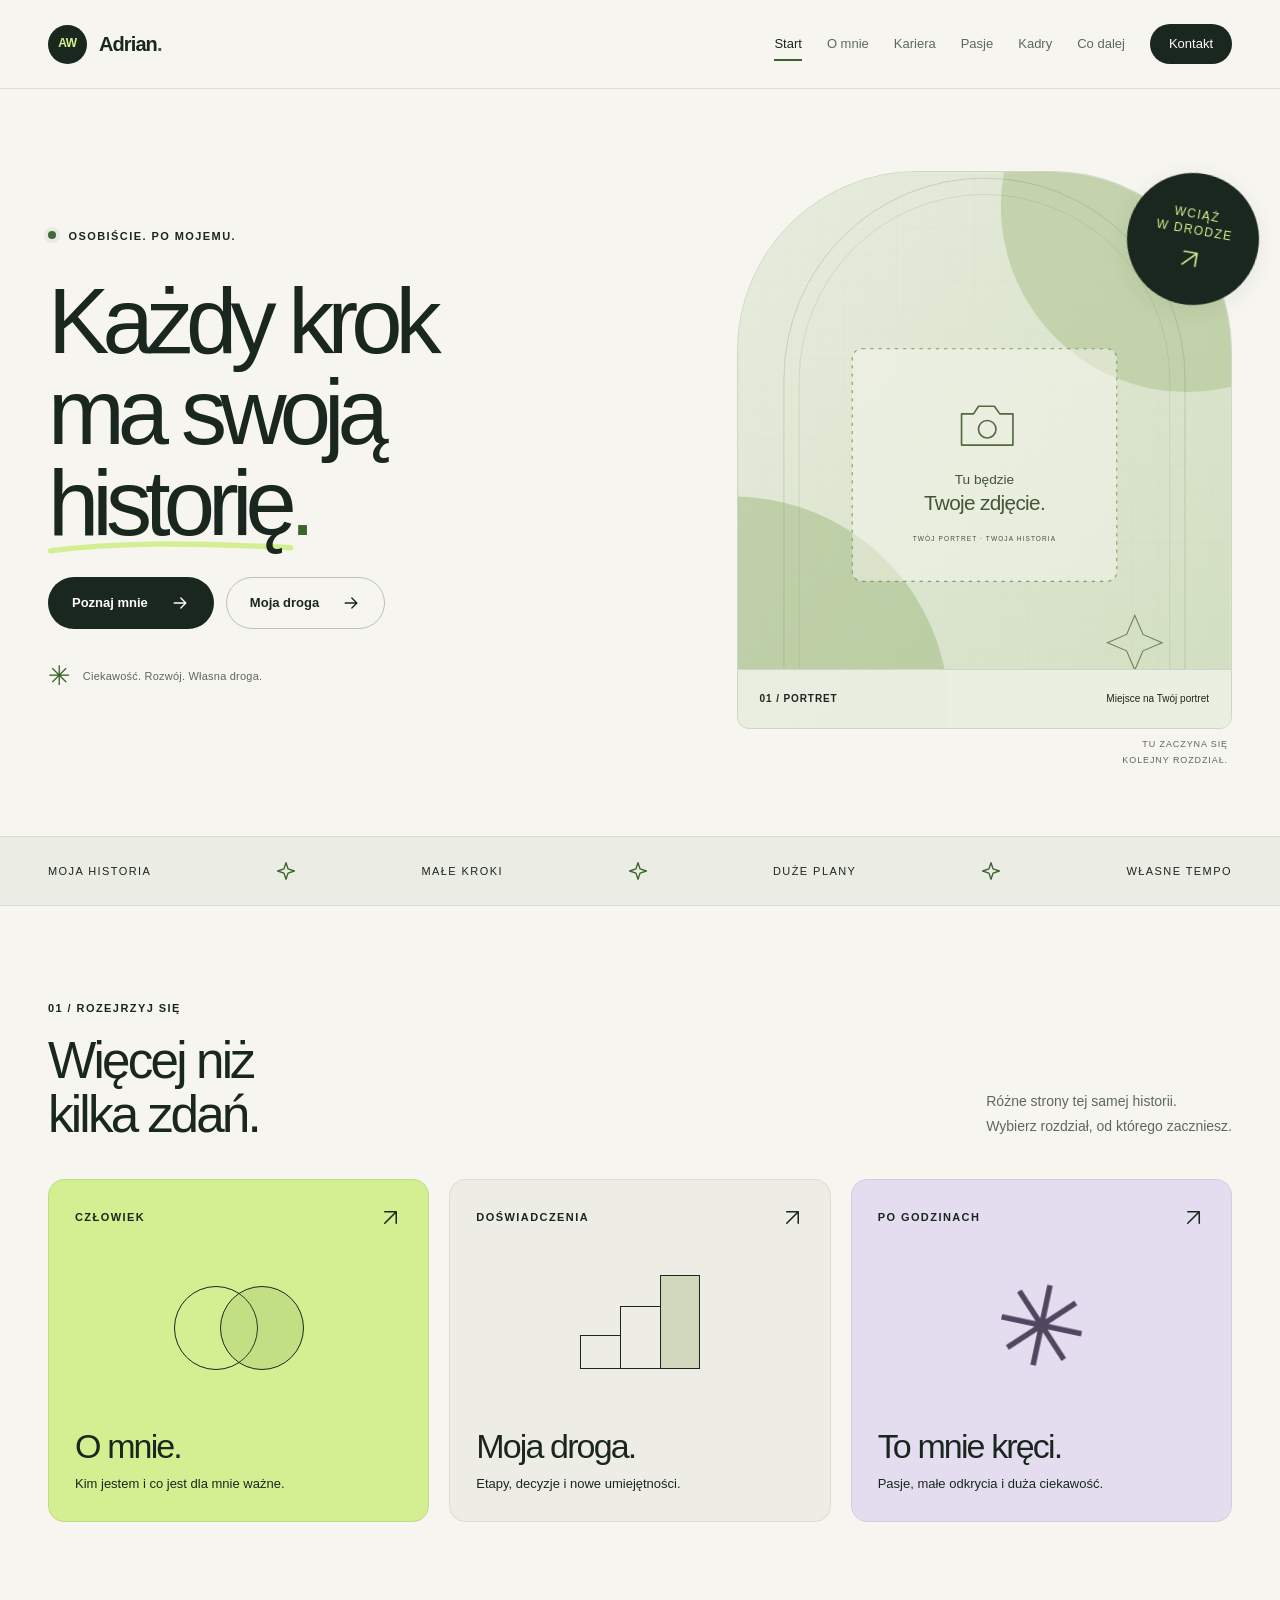
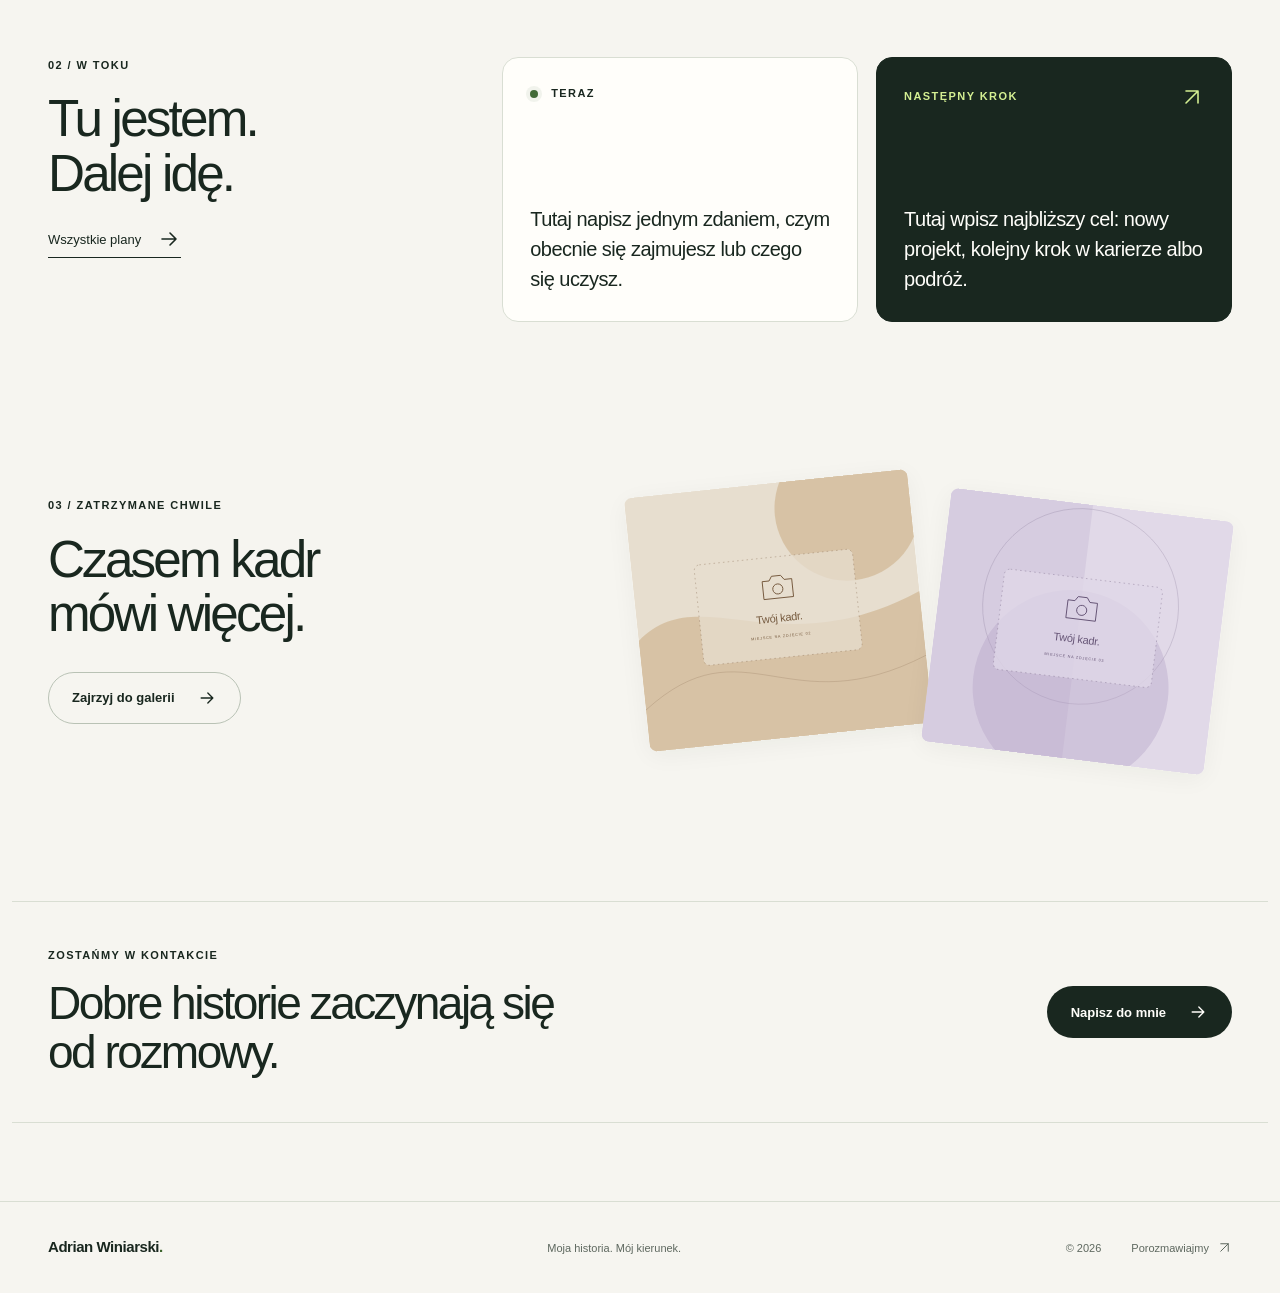
==== commit ba62e982: "details" ====
--- a/strona/index.html
+++ b/strona/index.html
@@ -22,7 +22,6 @@
 <section class="container hero">
  <div class="hero-copy"><p class="eyebrow"><span class="status-dot"></span> OSOBIŚCIE. PO Mojemu.</p>
  <h1>Każdy krok<br>ma swoją<br><span class="word-highlight">historię<svg viewBox="0 0 460 25" fill="none" aria-hidden="true"><path d="M5 18C122 2 254 2 453 12" stroke="currentColor" stroke-width="10" stroke-linecap="round"/></svg></span><span class="title-dot">.</span></h1>
- <div class="hero-intro"><p class="intro-name">Cześć, tu <span data-text="imie">Twoje imię</span>.</p><p data-text="wstep" class="lead">To moje miejsce w sieci. Poznaj moją historię, sprawdź, co mnie napędza, i zobacz, w jakim kierunku chcę iść.</p></div>
  <div class="button-row"><a class="button button-dark" href="o-mnie.html">Poznaj mnie<svg class="icon " viewBox="0 0 24 24" fill="none" stroke="currentColor" stroke-width="1.6" stroke-linecap="round" stroke-linejoin="round" aria-hidden="true"><path d="M5 12h14M13 6l6 6-6 6"/></svg></a><a class="button button-light" href="kariera.html">Moja droga<svg class="icon " viewBox="0 0 24 24" fill="none" stroke="currentColor" stroke-width="1.6" stroke-linecap="round" stroke-linejoin="round" aria-hidden="true"><path d="M5 12h14M13 6l6 6-6 6"/></svg></a></div>
  <div class="hero-footnote"><span class="tiny-cross">✳</span><span data-text="motto">Ciekawość. Rozwój. Własna droga.</span></div></div>
  <div class="hero-visual"><div class="portrait-wrap"><img class="portrait" src="assets/img/portret.svg" data-image="zdjecia.portret" alt="Graficzne miejsce na Twój portret — zastąp je własnym zdjęciem." data-alt="zdjecia.portretAlt" width="900" height="1100" loading="eager" decoding="async" fetchpriority="high"><div class="portrait-label"><span>01 / PORTRET</span><span data-text="zdjecia.portretPodpis">Miejsce na Twój portret</span></div></div><div class="orbit-sticker"><span>WCIĄŻ<br>W DRODZE</span><svg class="icon " viewBox="0 0 24 24" fill="none" stroke="currentColor" stroke-width="1.6" stroke-linecap="round" stroke-linejoin="round" aria-hidden="true"><path d="M6 18 18 6M6 6h12v12"/></svg></div><div class="visual-corner">TU ZACZYNA SIĘ<br>KOLEJNY ROZDZIAŁ.</div></div>
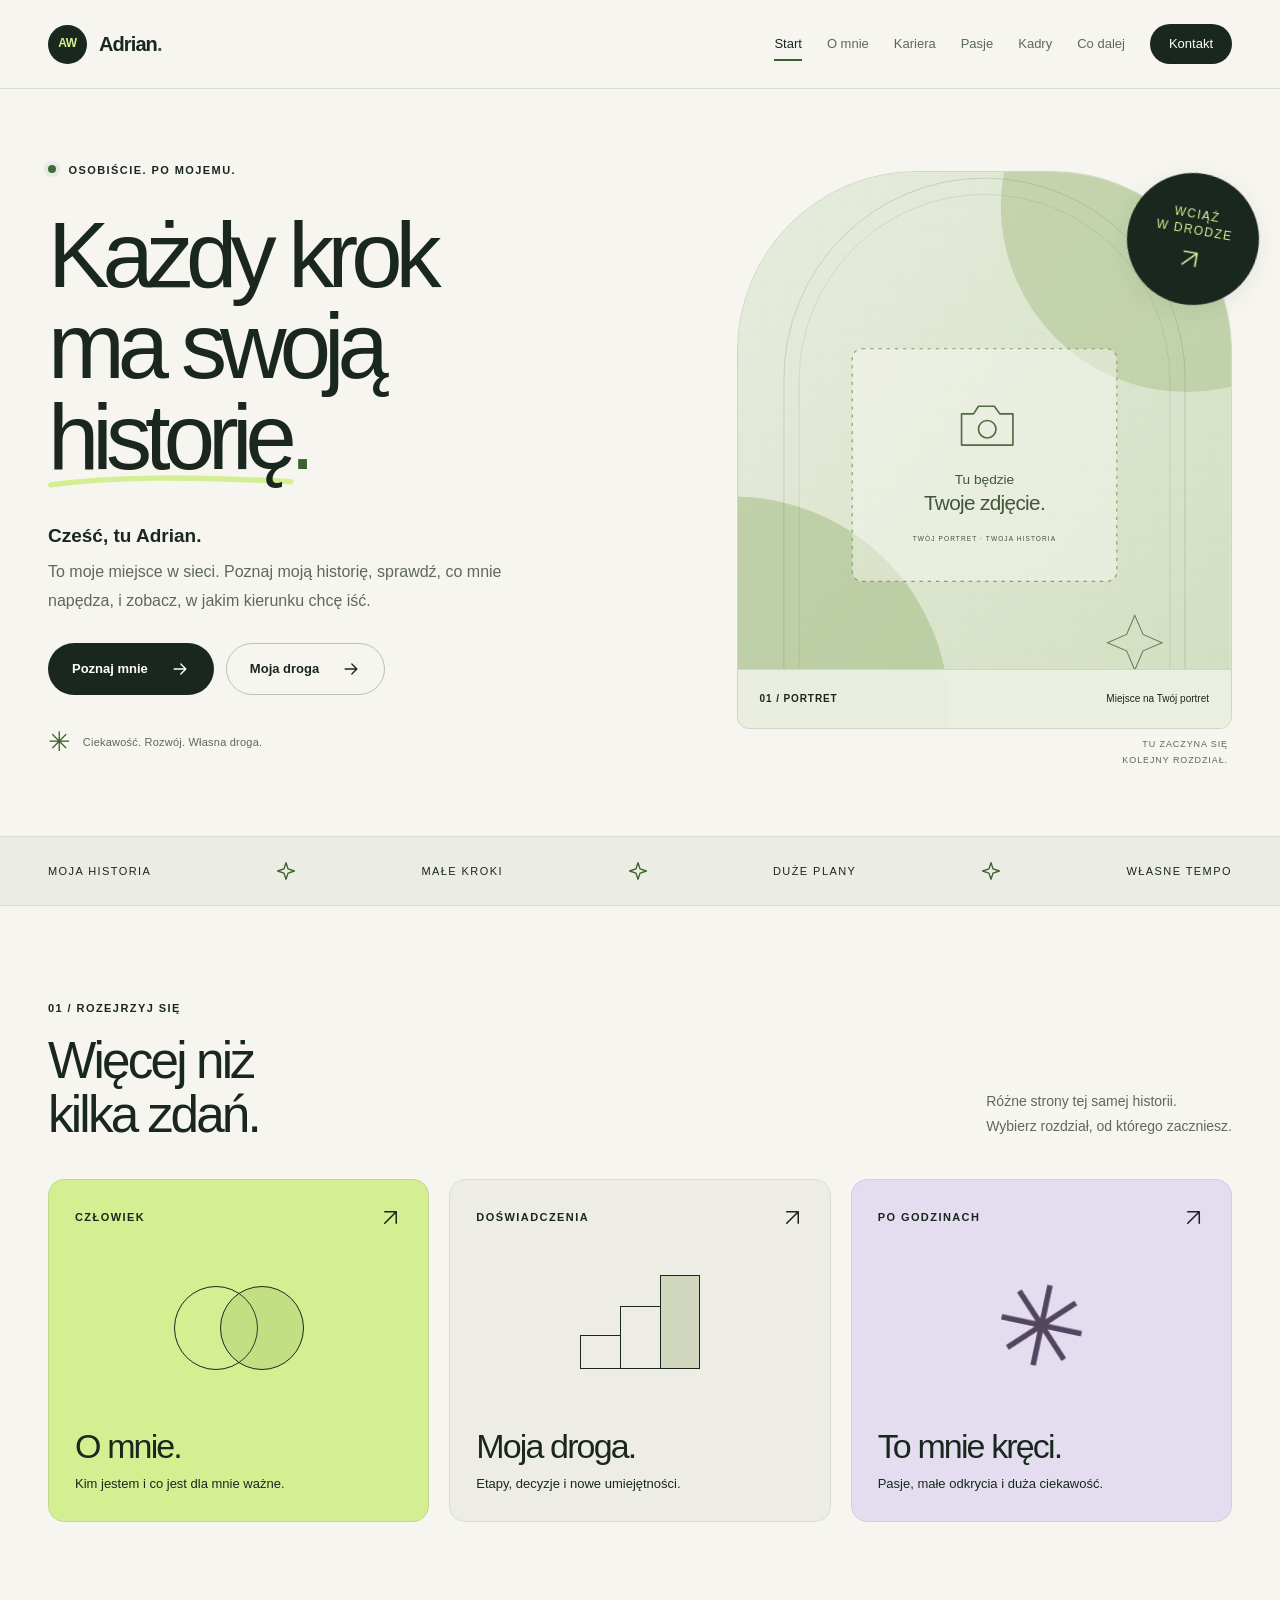
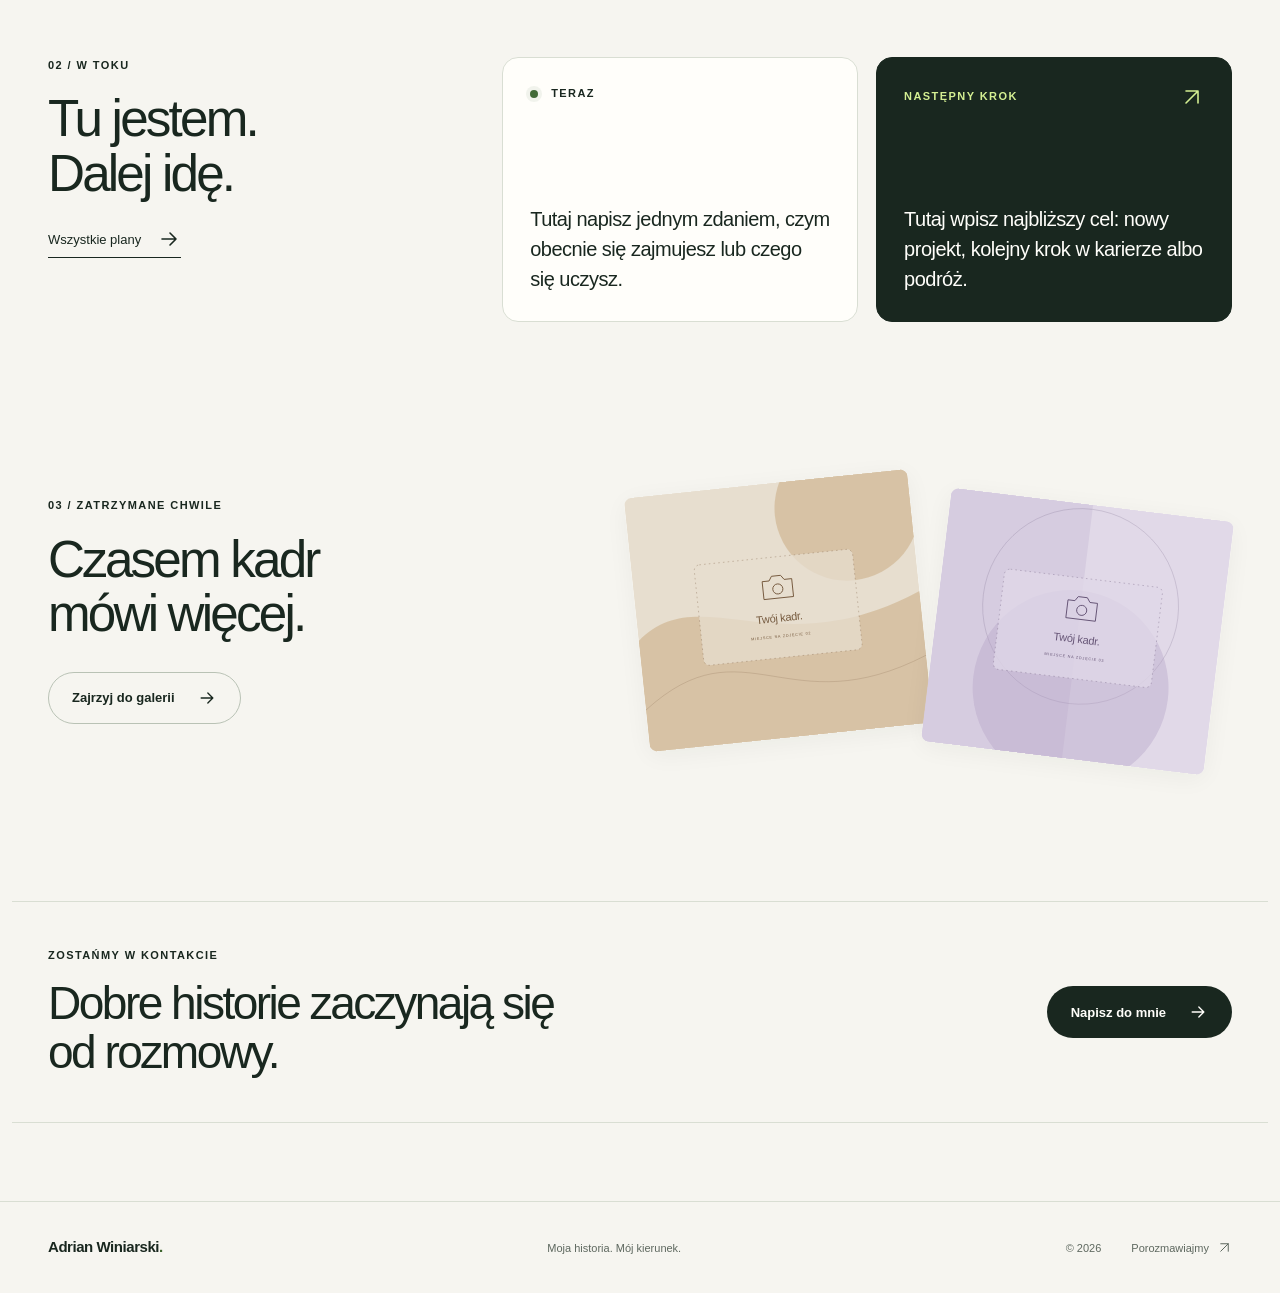
==== commit 1eb050ee: "rem" ====
--- a/strona/index.html
+++ b/strona/index.html
@@ -22,6 +22,7 @@
 <section class="container hero">
  <div class="hero-copy"><p class="eyebrow"><span class="status-dot"></span> OSOBIŚCIE. PO Mojemu.</p>
  <h1>Każdy krok<br>ma swoją<br><span class="word-highlight">historię<svg viewBox="0 0 460 25" fill="none" aria-hidden="true"><path d="M5 18C122 2 254 2 453 12" stroke="currentColor" stroke-width="10" stroke-linecap="round"/></svg></span><span class="title-dot">.</span></h1>
+ <div class="hero-intro"><p class="intro-name">Cześć, tu <span data-text="imie">Adrian</span>.</p><p data-text="wstep" class="lead">To moje miejsce w sieci. Poznaj moją historię, sprawdź, co mnie napędza, i zobacz, w jakim kierunku chcę iść.</p></div>
  <div class="button-row"><a class="button button-dark" href="o-mnie.html">Poznaj mnie<svg class="icon " viewBox="0 0 24 24" fill="none" stroke="currentColor" stroke-width="1.6" stroke-linecap="round" stroke-linejoin="round" aria-hidden="true"><path d="M5 12h14M13 6l6 6-6 6"/></svg></a><a class="button button-light" href="kariera.html">Moja droga<svg class="icon " viewBox="0 0 24 24" fill="none" stroke="currentColor" stroke-width="1.6" stroke-linecap="round" stroke-linejoin="round" aria-hidden="true"><path d="M5 12h14M13 6l6 6-6 6"/></svg></a></div>
  <div class="hero-footnote"><span class="tiny-cross">✳</span><span data-text="motto">Ciekawość. Rozwój. Własna droga.</span></div></div>
  <div class="hero-visual"><div class="portrait-wrap"><img class="portrait" src="assets/img/portret.svg" data-image="zdjecia.portret" alt="Graficzne miejsce na Twój portret — zastąp je własnym zdjęciem." data-alt="zdjecia.portretAlt" width="900" height="1100" loading="eager" decoding="async" fetchpriority="high"><div class="portrait-label"><span>01 / PORTRET</span><span data-text="zdjecia.portretPodpis">Miejsce na Twój portret</span></div></div><div class="orbit-sticker"><span>WCIĄŻ<br>W DRODZE</span><svg class="icon " viewBox="0 0 24 24" fill="none" stroke="currentColor" stroke-width="1.6" stroke-linecap="round" stroke-linejoin="round" aria-hidden="true"><path d="M6 18 18 6M6 6h12v12"/></svg></div><div class="visual-corner">TU ZACZYNA SIĘ<br>KOLEJNY ROZDZIAŁ.</div></div>
